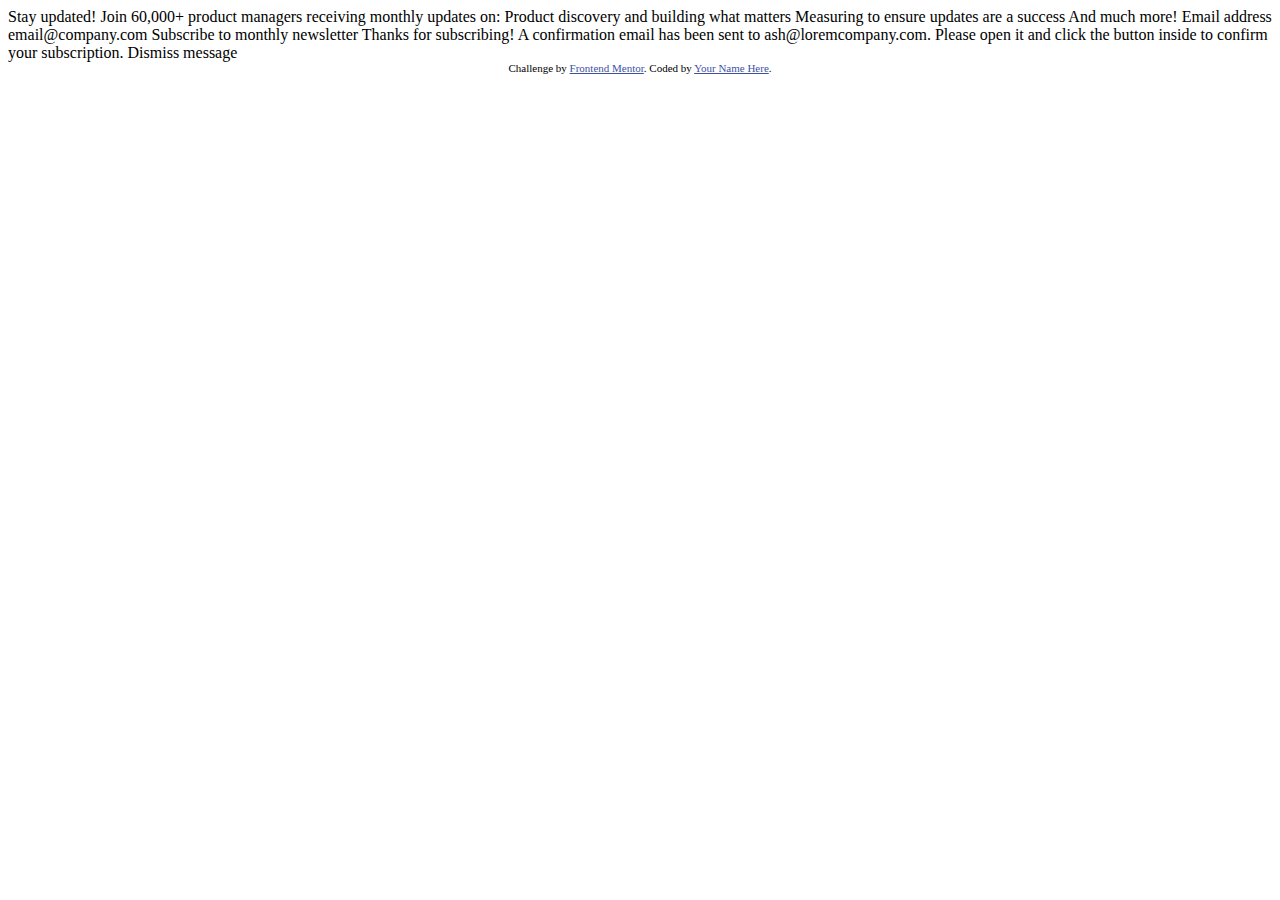
==== index.html @ b3823d55 "initial commit" ====
<!DOCTYPE html>
<html lang="en">
<head>
  <meta charset="UTF-8">
  <meta name="viewport" content="width=device-width, initial-scale=1.0"> <!-- displays site properly based on user's device -->

  <link rel="icon" type="image/png" sizes="32x32" href="./assets/images/favicon-32x32.png">
  
  <title>Frontend Mentor | Newsletter sign-up form with success message</title>

  <!-- Feel free to remove these styles or customise in your own stylesheet 👍 -->
  <style>
    .attribution { font-size: 11px; text-align: center; }
    .attribution a { color: hsl(228, 45%, 44%); }
  </style>
</head>
<body>

  <!-- Sign-up form start -->

  Stay updated!

  Join 60,000+ product managers receiving monthly updates on:

  Product discovery and building what matters
  Measuring to ensure updates are a success
  And much more!

  Email address
  email@company.com

  Subscribe to monthly newsletter

  <!-- Sign-up form end -->

  <!-- Success message start -->

  Thanks for subscribing!

  A confirmation email has been sent to ash@loremcompany.com. 
  Please open it and click the button inside to confirm your subscription.

  Dismiss message

  <!-- Success message end -->
  
  <div class="attribution">
    Challenge by <a href="https://www.frontendmentor.io?ref=challenge" target="_blank">Frontend Mentor</a>. 
    Coded by <a href="#">Your Name Here</a>.
  </div>
</body>
</html>
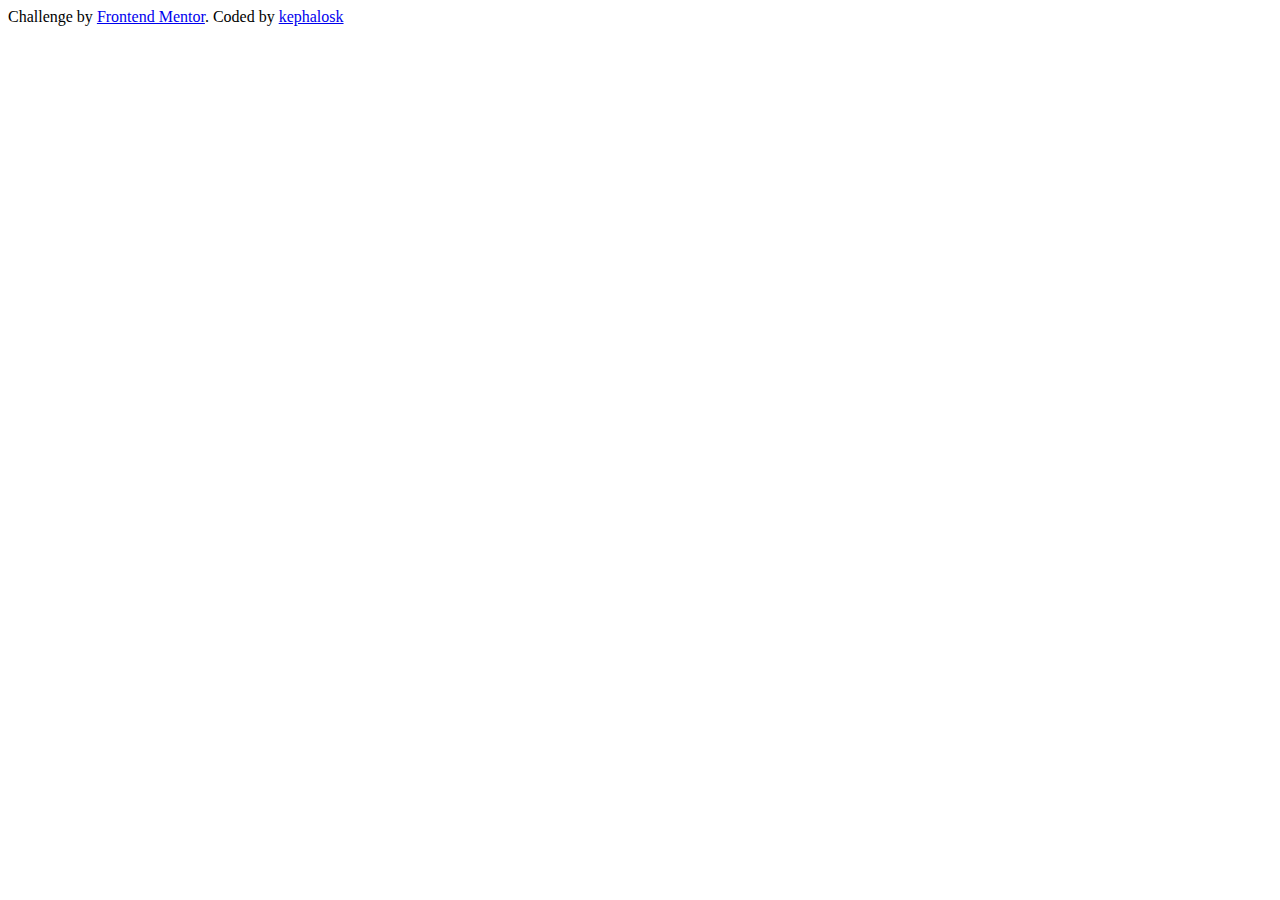
==== commit 8b45c322: "recreate index.html" ====
--- a/index.html
+++ b/index.html
@@ -1,52 +1,49 @@
 <!DOCTYPE html>
 <html lang="en">
-<head>
-  <meta charset="UTF-8">
-  <meta name="viewport" content="width=device-width, initial-scale=1.0"> <!-- displays site properly based on user's device -->
+    <head>
+        <meta charset="UTF-8">
+        <meta name="viewport" content="width=device-width, initial-scale=1.0">
+        <link rel="icon" type="image/png" sizes="32x32" href="assets/images/favicon-32x32.png">
+        <title>Newsletter Sign Up With Success Message | by kephalosk</title>
+        <link href="https://fonts.googleapis.com/css2?family=Roboto:wght@400;700&display=swap" rel="stylesheet">
+        <script src="./main.js"></script>
+        <link rel="stylesheet" href="styles/styles.css">
+    </head>
+    <body>
+        <main id="app"></main>
+        <footer id="attribution">
+            Challenge by <a href="https://www.frontendmentor.io?ref=challenge" target="_blank">Frontend Mentor</a>.
+            Coded by <a href="https://github.com/kephalosk">kephalosk</a>
+        </footer>
+    </body>
+</html>
 
-  <link rel="icon" type="image/png" sizes="32x32" href="./assets/images/favicon-32x32.png">
-  
-  <title>Frontend Mentor | Newsletter sign-up form with success message</title>
+<!--hsl(228, 45%, 44%)-->
 
-  <!-- Feel free to remove these styles or customise in your own stylesheet 👍 -->
-  <style>
-    .attribution { font-size: 11px; text-align: center; }
-    .attribution a { color: hsl(228, 45%, 44%); }
-  </style>
-</head>
-<body>
+<!--  &lt;!&ndash; Sign-up form start &ndash;&gt;-->
 
-  <!-- Sign-up form start -->
+<!--  Stay updated!-->
 
-  Stay updated!
+<!--  Join 60,000+ product managers receiving monthly updates on:-->
 
-  Join 60,000+ product managers receiving monthly updates on:
+<!--  Product discovery and building what matters-->
+<!--  Measuring to ensure updates are a success-->
+<!--  And much more!-->
 
-  Product discovery and building what matters
-  Measuring to ensure updates are a success
-  And much more!
+<!--  Email address-->
+<!--  email@company.com-->
 
-  Email address
-  email@company.com
+<!--  Subscribe to monthly newsletter-->
 
-  Subscribe to monthly newsletter
+<!--  &lt;!&ndash; Sign-up form end &ndash;&gt;-->
 
-  <!-- Sign-up form end -->
+<!--  &lt;!&ndash; Success message start &ndash;&gt;-->
 
-  <!-- Success message start -->
+<!--  Thanks for subscribing!-->
 
-  Thanks for subscribing!
+<!--  A confirmation email has been sent to ash@loremcompany.com. -->
+<!--  Please open it and click the button inside to confirm your subscription.-->
 
-  A confirmation email has been sent to ash@loremcompany.com. 
-  Please open it and click the button inside to confirm your subscription.
+<!--  Dismiss message-->
 
-  Dismiss message
-
-  <!-- Success message end -->
-  
-  <div class="attribution">
-    Challenge by <a href="https://www.frontendmentor.io?ref=challenge" target="_blank">Frontend Mentor</a>. 
-    Coded by <a href="#">Your Name Here</a>.
-  </div>
-</body>
-</html>+<!--  &lt;!&ndash; Success message end &ndash;&gt;-->
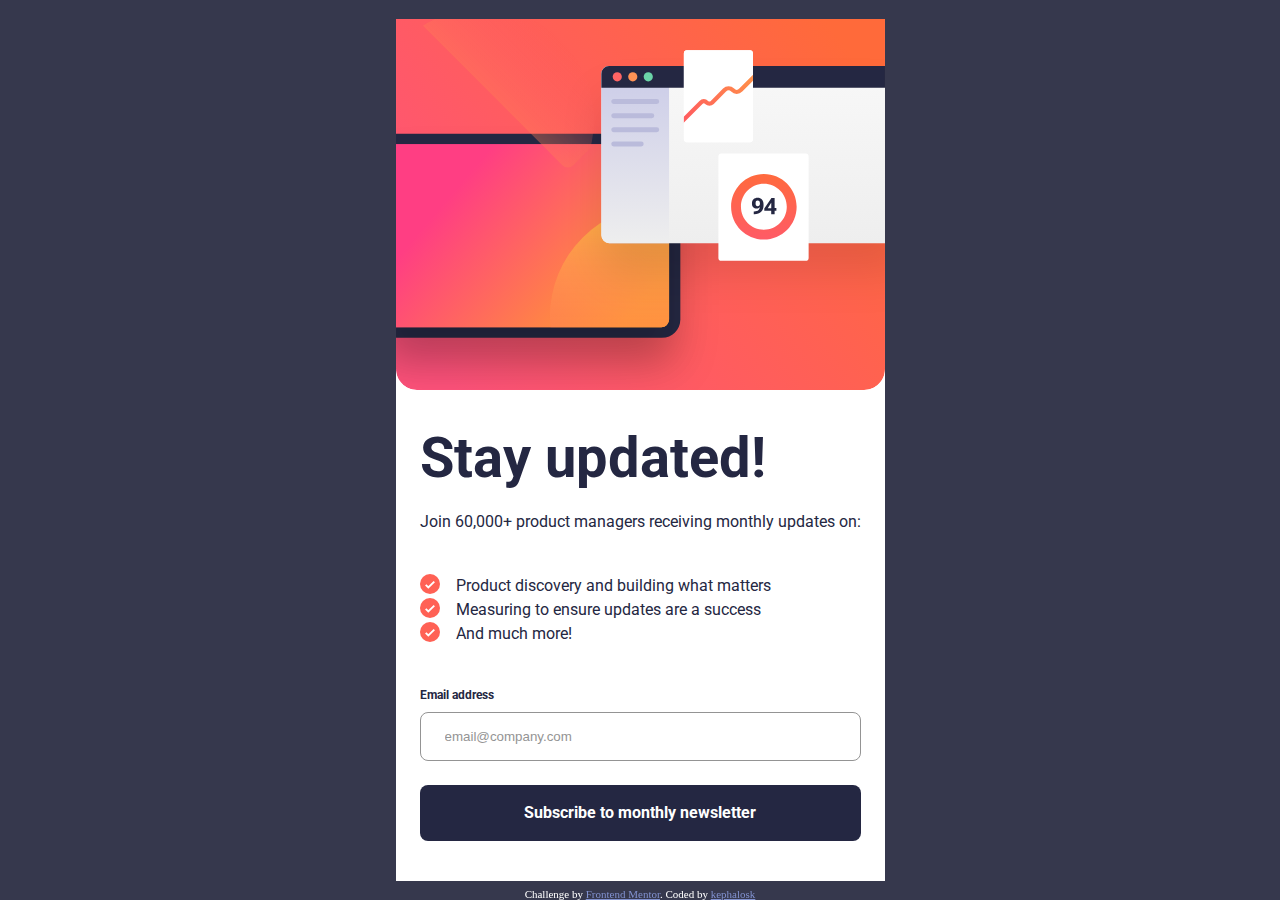
==== commit 1a077a98: "add html structure and javascript logic" ====
--- a/index.html
+++ b/index.html
@@ -10,40 +10,46 @@
         <link rel="stylesheet" href="styles/styles.css">
     </head>
     <body>
-        <main id="app"></main>
+        <main id="app">
+            <section id="card" class="active">
+                <img id="cardImage" src="./assets/images/illustration-sign-up-mobile.svg" alt="sign up image" aria-hidden="true"/>
+                <div id="cardContent">
+                    <div id="cardContentHeader">
+                        <h1 id="cardContentHeaderTitle">Stay updated!</h1>
+                        <p id="cardContentHeaderText">Join 60,000+ product managers receiving monthly updates on:</p>
+                        <ul id="cardContentHeaderList">
+                            <li class="cardContentHeaderListItem" ><img src="./assets/images/icon-list.svg" alt="list icon" aria-hidden="true"/>
+                                <span class="cardContentHeaderListItemText">Product discovery and building what matters</span>
+                            </li>
+                            <li class="cardContentHeaderListItem"><img src="./assets/images/icon-list.svg" alt="list icon" aria-hidden="true"/>
+                                <span class="cardContentHeaderListItemText">Measuring to ensure updates are a success</span>
+                            </li>
+                            <li class="cardContentHeaderListItem"><img src="./assets/images/icon-list.svg" alt="list icon" aria-hidden="true"/>
+                                <span class="cardContentHeaderListItemText">And much more!</span>
+                            </li>
+                        </ul>
+                    </div>
+                    <div id="cardContentForm">
+                        <div id="input-container"></div>
+                        <button id="cardContentFormButton" class="cardContentFormButton" aria-label="Submit Button">Subscribe to monthly newsletter</button>
+                    </div>
+                </div>
+            </section>
+            <section id="cardSuccess">
+                <div id="cardSuccessContent">
+                    <img id="cardSuccessContentImage" src="./assets/images/icon-list.svg" alt="list icon" aria-hidden="true"/>
+                    <h2 id="cardSuccessContentTitle">Thanks for subscribing!</h2>
+                    <p id="cardSuccessContentText">
+                        A confirmation email has been sent to <span id="cardSuccessContentTextEmail">ash@loremcompany.com</span>.
+                        Please open it and click the button inside to confirm your subscription.
+                    </p>
+                </div>
+                <button id="cardSuccessButton" class="cardContentFormButton" aria-label="Dismiss Button">Dismiss message</button>
+            </section>
+        </main>
         <footer id="attribution">
             Challenge by <a href="https://www.frontendmentor.io?ref=challenge" target="_blank">Frontend Mentor</a>.
             Coded by <a href="https://github.com/kephalosk">kephalosk</a>
         </footer>
     </body>
-</html>
-
-<!--hsl(228, 45%, 44%)-->
-
-<!--  &lt;!&ndash; Sign-up form start &ndash;&gt;-->
-
-<!--  Stay updated!-->
-
-<!--  Join 60,000+ product managers receiving monthly updates on:-->
-
-<!--  Product discovery and building what matters-->
-<!--  Measuring to ensure updates are a success-->
-<!--  And much more!-->
-
-<!--  Email address-->
-<!--  email@company.com-->
-
-<!--  Subscribe to monthly newsletter-->
-
-<!--  &lt;!&ndash; Sign-up form end &ndash;&gt;-->
-
-<!--  &lt;!&ndash; Success message start &ndash;&gt;-->
-
-<!--  Thanks for subscribing!-->
-
-<!--  A confirmation email has been sent to ash@loremcompany.com. -->
-<!--  Please open it and click the button inside to confirm your subscription.-->
-
-<!--  Dismiss message-->
-
-<!--  &lt;!&ndash; Success message end &ndash;&gt;-->
+</html>--- a/styles/styles.css
+++ b/styles/styles.css
@@ -0,0 +1,260 @@
+* {
+  box-sizing: border-box;
+}
+
+#app {
+  display: flex;
+  flex-direction: column;
+  align-items: center;
+  justify-content: center;
+}
+
+#attribution {
+  font-size: 11px;
+  text-align: center;
+  color: #FFFFFF;
+  position: fixed;
+  bottom: 0;
+  z-index: 2;
+}
+
+#attribution a {
+  color: hsl(228, 45%, 66%);
+}
+
+body {
+  margin: 0;
+  background-color: #36384D;
+  height: 100vh;
+  display: flex;
+  flex-direction: column;
+  justify-content: center;
+  align-items: center;
+}
+
+#card {
+  background-color: #FFFFFF;
+  height: 100%;
+  width: 100%;
+  display: none;
+  flex-direction: column;
+}
+#card.active {
+  display: flex;
+}
+
+#cardContent {
+  padding: 2.5rem 1.5rem;
+  display: flex;
+  flex-direction: column;
+  row-gap: 1.5rem;
+}
+
+#cardContentForm {
+  display: flex;
+  flex-direction: column;
+  row-gap: 1.5rem;
+}
+
+.cardContentFormButton {
+  border: 0;
+  border-radius: 8px;
+  background-color: #242742;
+  padding: 1rem;
+  color: #FFFFFF;
+  outline: none;
+  cursor: pointer;
+  transition: background-image 0.5s ease-out;
+  font-family: Roboto, sans-serif;
+  font-weight: 700;
+  font-size: 16px;
+  line-height: 150%;
+  letter-spacing: 0;
+}
+.cardContentFormButton:hover, .cardContentFormButton:focus-visible {
+  background-image: linear-gradient(to right, #FF6A3A, #FF527B);
+}
+
+#cardContentHeader {
+  display: flex;
+  flex-direction: column;
+  row-gap: 1.5rem;
+}
+
+#cardContentHeaderList {
+  padding: 0;
+  list-style: none;
+  display: block;
+}
+
+.cardContentHeaderListItem {
+  display: flex;
+  flex-direction: row;
+  align-items: start;
+  color: #242742;
+  font-family: Roboto, sans-serif;
+  font-weight: 400;
+  font-size: 16px;
+  line-height: 150%;
+  letter-spacing: 0;
+}
+
+.cardContentHeaderListItem img {
+  margin-right: 1rem;
+  width: 20px;
+  height: 20px;
+}
+
+.cardContentHeaderListItemText {
+  display: block;
+}
+
+#cardContentHeaderText {
+  color: #242742;
+  font-family: Roboto, sans-serif;
+  font-weight: 400;
+  font-size: 16px;
+  line-height: 150%;
+  letter-spacing: 0;
+}
+
+#cardContentHeaderTitle {
+  color: #242742;
+  font-family: Roboto, sans-serif;
+  font-weight: 700;
+  font-size: 40px;
+  line-height: 100%;
+  letter-spacing: 0;
+}
+@media (min-width: 37.5rem) {
+  #cardContentHeaderTitle {
+    font-size: 56px;
+  }
+}
+
+#cardImage {
+  border-radius: 0 0 1rem 1rem;
+  width: 100%;
+}
+
+#cardSuccess {
+  background-color: #FFFFFF;
+  padding: 12.125rem 1.5rem 4rem 1.5rem;
+  height: 100vh;
+  width: 100%;
+  display: none;
+  flex-direction: column;
+}
+#cardSuccess.active {
+  display: flex;
+}
+
+#cardSuccessContent {
+  height: 100%;
+  display: flex;
+  flex-direction: column;
+}
+
+#cardSuccessContentImage {
+  height: 64px;
+  width: 64px;
+}
+
+#cardSuccessContentText {
+  flex-grow: 1;
+  color: #242742;
+  font-family: Roboto, sans-serif;
+  font-weight: 400;
+  font-size: 16px;
+  line-height: 150%;
+  letter-spacing: 0;
+}
+
+#cardSuccessContentTextEmail {
+  font-family: Roboto, sans-serif;
+  font-weight: 700;
+  font-size: 16px;
+  line-height: 150%;
+  letter-spacing: 0;
+}
+
+#cardSuccessContentTitle {
+  color: #242742;
+  font-family: Roboto, sans-serif;
+  font-weight: 700;
+  font-size: 40px;
+  line-height: 100%;
+  letter-spacing: 0;
+}
+@media (min-width: 37.5rem) {
+  #cardSuccessContentTitle {
+    font-size: 56px;
+  }
+}
+
+h1, p {
+  margin: 0;
+}
+
+.input {
+  display: flex;
+  flex-direction: column;
+  row-gap: 0.5rem;
+}
+
+.inputField {
+  border: 1px solid #949494;
+  border-radius: 0.5rem;
+  padding: 1rem 1.5rem;
+  color: #242742;
+  outline: none;
+}
+.inputField:focus {
+  border: 1px solid #242742;
+}
+.inputField:focus-visible {
+  border: 1px solid #242742;
+}
+.inputField.error {
+  border: 1px solid #FF6155;
+  background-color: #FFE7E6;
+  color: #FF6155;
+}
+.inputField.error::placeholder {
+  color: #FF6155;
+}
+
+.inputField::placeholder {
+  color: #949494;
+}
+
+.inputHeader {
+  display: flex;
+  flex-direction: row;
+  align-items: center;
+}
+
+.inputHeaderEmail {
+  flex-grow: 1;
+  color: #242742;
+  font-family: Roboto, sans-serif;
+  font-weight: 700;
+  font-size: 12px;
+  line-height: 150%;
+  letter-spacing: 0;
+}
+
+.inputHeaderError {
+  display: none;
+  color: #FF6155;
+  font-family: Roboto, sans-serif;
+  font-weight: 700;
+  font-size: 12px;
+  line-height: 150%;
+  letter-spacing: 0;
+}
+.inputHeaderError.error {
+  display: block;
+}
+
+/*# sourceMappingURL=styles.css.map */
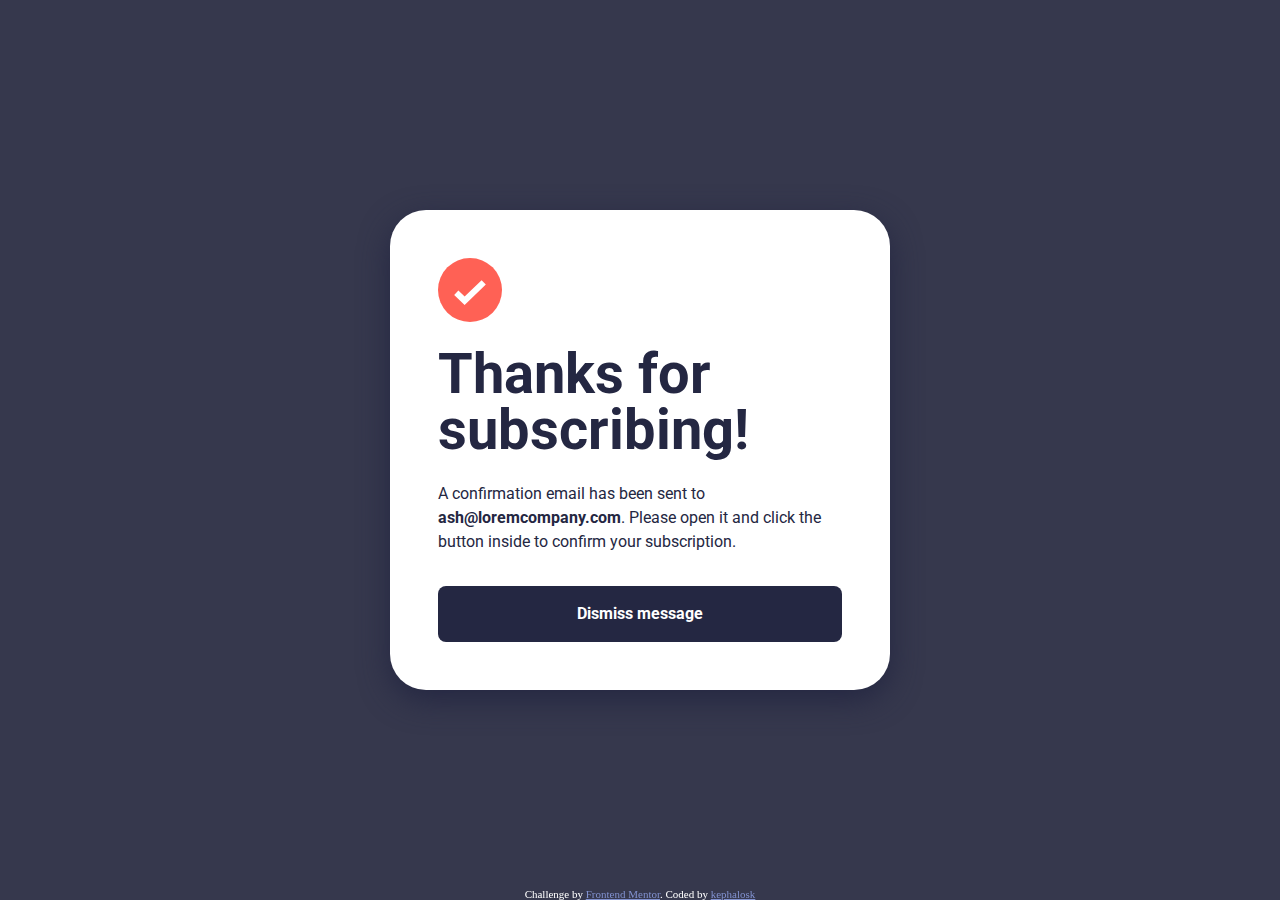
==== commit 2ec4ae71: "add responsive design" ====
--- a/index.html
+++ b/index.html
@@ -11,8 +11,11 @@
     </head>
     <body>
         <main id="app">
-            <section id="card" class="active">
-                <img id="cardImage" src="./assets/images/illustration-sign-up-mobile.svg" alt="sign up image" aria-hidden="true"/>
+            <section id="card" >
+                <picture>
+                    <source srcset="assets/images/illustration-sign-up-desktop.svg" media="(min-width: 960px)">
+                    <img id="cardImage" src="./assets/images/illustration-sign-up-mobile.svg" alt="sign up image" aria-hidden="true"/>
+                </picture>
                 <div id="cardContent">
                     <div id="cardContentHeader">
                         <h1 id="cardContentHeaderTitle">Stay updated!</h1>
@@ -35,7 +38,7 @@
                     </div>
                 </div>
             </section>
-            <section id="cardSuccess">
+            <section id="cardSuccess" class="active">
                 <div id="cardSuccessContent">
                     <img id="cardSuccessContentImage" src="./assets/images/icon-list.svg" alt="list icon" aria-hidden="true"/>
                     <h2 id="cardSuccessContentTitle">Thanks for subscribing!</h2>
--- a/styles/styles.css
+++ b/styles/styles.css
@@ -3,10 +3,17 @@
 }
 
 #app {
+  height: 100%;
+  width: 100%;
   display: flex;
   flex-direction: column;
   align-items: center;
   justify-content: center;
+}
+@media (min-width: 37.5rem) {
+  #app {
+    padding: 4.5rem;
+  }
 }
 
 #attribution {
@@ -35,10 +42,25 @@
 #card {
   background-color: #FFFFFF;
   height: 100%;
+  max-width: 600px;
   width: 100%;
   display: none;
   flex-direction: column;
 }
+@media (min-width: 37.5rem) {
+  #card {
+    box-shadow: 0 10px 30px 0 #242742;
+    border-radius: 2.25rem;
+    padding: 2rem;
+    height: fit-content;
+  }
+}
+@media (min-width: 60rem) {
+  #card {
+    max-width: 900px;
+    flex-direction: row-reverse;
+  }
+}
 #card.active {
   display: flex;
 }
@@ -48,6 +70,16 @@
   display: flex;
   flex-direction: column;
   row-gap: 1.5rem;
+}
+@media (min-width: 37.5rem) {
+  #cardContent {
+    padding: 2.5rem 0 0 0;
+  }
+}
+@media (min-width: 60rem) {
+  #cardContent {
+    padding: 3rem 3rem 0 0;
+  }
 }
 
 #cardContentForm {
@@ -84,7 +116,9 @@
 #cardContentHeaderList {
   padding: 0;
   list-style: none;
-  display: block;
+  display: flex;
+  flex-direction: column;
+  justify-content: space-between;
 }
 
 .cardContentHeaderListItem {
@@ -97,6 +131,11 @@
   font-size: 16px;
   line-height: 150%;
   letter-spacing: 0;
+}
+@media (min-width: 37.5rem) {
+  .cardContentHeaderListItem {
+    align-items: center;
+  }
 }
 
 .cardContentHeaderListItem img {
@@ -108,6 +147,11 @@
 .cardContentHeaderListItemText {
   display: block;
 }
+@media (min-width: 37.5rem) {
+  .cardContentHeaderListItemText {
+    line-height: 200%;
+  }
+}
 
 #cardContentHeaderText {
   color: #242742;
@@ -135,6 +179,11 @@
 #cardImage {
   border-radius: 0 0 1rem 1rem;
   width: 100%;
+}
+@media (min-width: 37.5rem) {
+  #cardImage {
+    border-radius: 1rem;
+  }
 }
 
 #cardSuccess {
@@ -144,6 +193,16 @@
   width: 100%;
   display: none;
   flex-direction: column;
+  row-gap: 2rem;
+}
+@media (min-width: 37.5rem) {
+  #cardSuccess {
+    box-shadow: 0 10px 30px 0 #242742;
+    border-radius: 2.25rem;
+    padding: 3rem;
+    height: fit-content;
+    max-width: 500px;
+  }
 }
 #cardSuccess.active {
   display: flex;
@@ -153,6 +212,8 @@
   height: 100%;
   display: flex;
   flex-direction: column;
+  justify-content: space-around;
+  row-gap: 1.5rem;
 }
 
 #cardSuccessContentImage {
@@ -192,7 +253,7 @@
   }
 }
 
-h1, p {
+h1, h2, p {
   margin: 0;
 }
 
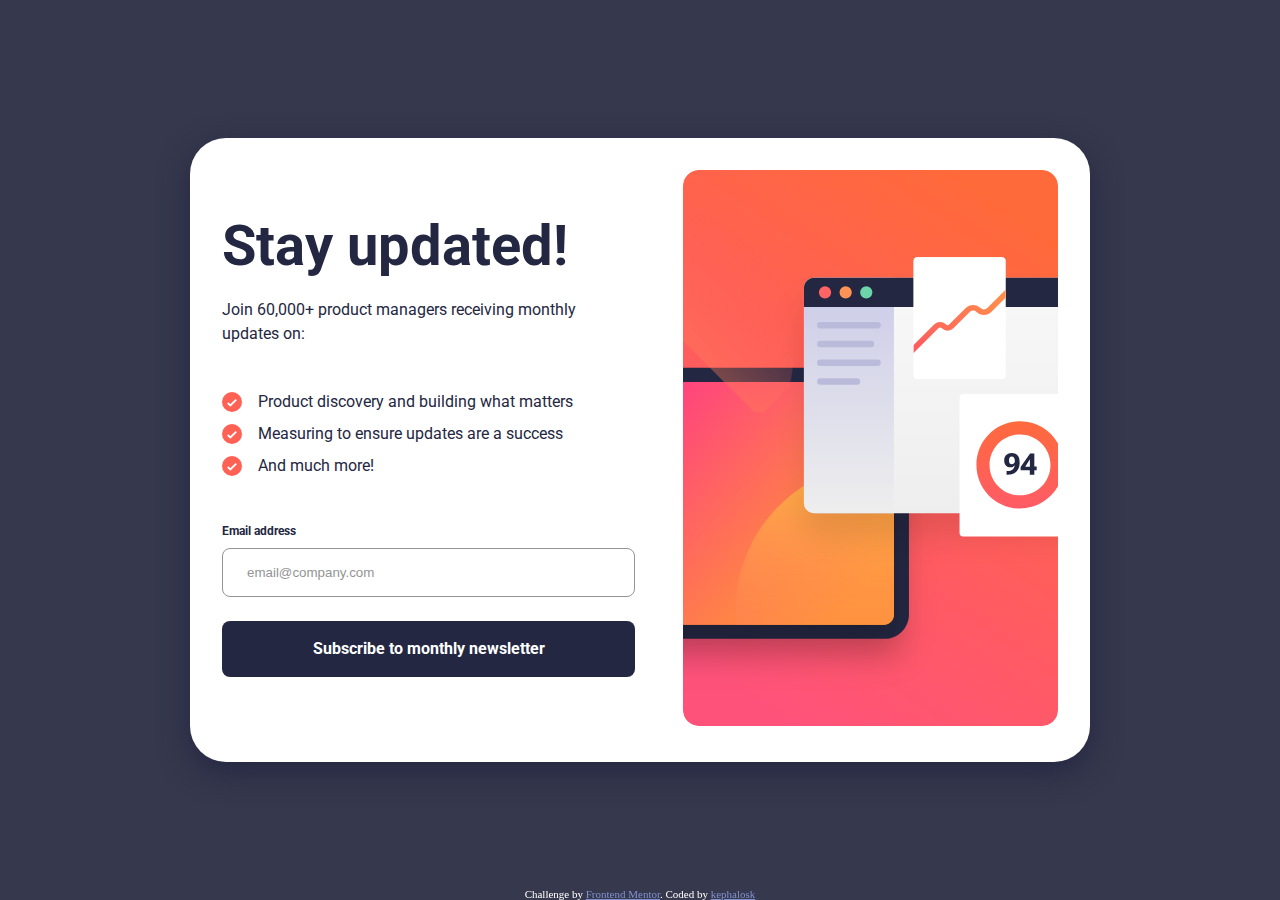
==== commit 7322780e: "refactor code" ====
--- a/index.html
+++ b/index.html
@@ -8,10 +8,11 @@
         <link href="https://fonts.googleapis.com/css2?family=Roboto:wght@400;700&display=swap" rel="stylesheet">
         <script src="./main.js"></script>
         <link rel="stylesheet" href="styles/styles.css">
+        <link rel="stylesheet" href="components/Input.css">
     </head>
     <body>
         <main id="app">
-            <section id="card" >
+            <section id="card" class="active">
                 <picture>
                     <source srcset="assets/images/illustration-sign-up-desktop.svg" media="(min-width: 960px)">
                     <img id="cardImage" src="./assets/images/illustration-sign-up-mobile.svg" alt="sign up image" aria-hidden="true"/>
@@ -38,7 +39,7 @@
                     </div>
                 </div>
             </section>
-            <section id="cardSuccess" class="active">
+            <section id="cardSuccess">
                 <div id="cardSuccessContent">
                     <img id="cardSuccessContentImage" src="./assets/images/icon-list.svg" alt="list icon" aria-hidden="true"/>
                     <h2 id="cardSuccessContentTitle">Thanks for subscribing!</h2>
--- a/components/Input.css
+++ b/components/Input.css
@@ -0,0 +1,321 @@
+* {
+  box-sizing: border-box;
+}
+
+#app {
+  height: 100%;
+  width: 100%;
+  display: flex;
+  flex-direction: column;
+  align-items: center;
+  justify-content: center;
+}
+@media (min-width: 37.5rem) {
+  #app {
+    padding: 4.5rem;
+  }
+}
+
+#attribution {
+  font-size: 11px;
+  text-align: center;
+  color: #FFFFFF;
+  position: fixed;
+  bottom: 0;
+  z-index: 2;
+}
+
+#attribution a {
+  color: hsl(228, 45%, 66%);
+}
+
+body {
+  margin: 0;
+  background-color: #36384D;
+  height: 100vh;
+  display: flex;
+  flex-direction: column;
+  justify-content: center;
+  align-items: center;
+}
+
+#card {
+  background-color: #FFFFFF;
+  height: 100%;
+  max-width: 600px;
+  width: 100%;
+  display: none;
+  flex-direction: column;
+}
+@media (min-width: 37.5rem) {
+  #card {
+    box-shadow: 0 10px 30px 0 #242742;
+    border-radius: 2.25rem;
+    padding: 2rem;
+    height: fit-content;
+  }
+}
+@media (min-width: 60rem) {
+  #card {
+    max-width: 900px;
+    flex-direction: row-reverse;
+  }
+}
+#card.active {
+  display: flex;
+}
+
+#cardContent {
+  padding: 2.5rem 1.5rem;
+  display: flex;
+  flex-direction: column;
+  row-gap: 1.5rem;
+}
+@media (min-width: 37.5rem) {
+  #cardContent {
+    padding: 2.5rem 0 0 0;
+  }
+}
+@media (min-width: 60rem) {
+  #cardContent {
+    padding: 3rem 3rem 0 0;
+  }
+}
+
+#cardContentForm {
+  display: flex;
+  flex-direction: column;
+  row-gap: 1.5rem;
+}
+
+.cardContentFormButton {
+  border: 0;
+  border-radius: 8px;
+  background-color: #242742;
+  padding: 1rem;
+  color: #FFFFFF;
+  outline: none;
+  cursor: pointer;
+  transition: background-image 0.5s ease-out;
+  font-family: Roboto, sans-serif;
+  font-weight: 700;
+  font-size: 16px;
+  line-height: 150%;
+  letter-spacing: 0;
+}
+.cardContentFormButton:hover, .cardContentFormButton:focus-visible {
+  background-image: linear-gradient(to right, #FF6A3A, #FF527B);
+}
+
+#cardContentHeader {
+  display: flex;
+  flex-direction: column;
+  row-gap: 1.5rem;
+}
+
+#cardContentHeaderList {
+  padding: 0;
+  list-style: none;
+  display: flex;
+  flex-direction: column;
+  justify-content: space-between;
+}
+
+.cardContentHeaderListItem {
+  display: flex;
+  flex-direction: row;
+  align-items: start;
+  color: #242742;
+  font-family: Roboto, sans-serif;
+  font-weight: 400;
+  font-size: 16px;
+  line-height: 150%;
+  letter-spacing: 0;
+}
+@media (min-width: 37.5rem) {
+  .cardContentHeaderListItem {
+    align-items: center;
+  }
+}
+
+.cardContentHeaderListItem img {
+  margin-right: 1rem;
+  width: 20px;
+  height: 20px;
+}
+
+.cardContentHeaderListItemText {
+  display: block;
+}
+@media (min-width: 37.5rem) {
+  .cardContentHeaderListItemText {
+    line-height: 200%;
+  }
+}
+
+#cardContentHeaderText {
+  color: #242742;
+  font-family: Roboto, sans-serif;
+  font-weight: 400;
+  font-size: 16px;
+  line-height: 150%;
+  letter-spacing: 0;
+}
+
+#cardContentHeaderTitle {
+  color: #242742;
+  font-family: Roboto, sans-serif;
+  font-weight: 700;
+  font-size: 40px;
+  line-height: 100%;
+  letter-spacing: 0;
+}
+@media (min-width: 37.5rem) {
+  #cardContentHeaderTitle {
+    font-size: 56px;
+  }
+}
+
+#cardImage {
+  border-radius: 0 0 1rem 1rem;
+  width: 100%;
+}
+@media (min-width: 37.5rem) {
+  #cardImage {
+    border-radius: 1rem;
+  }
+}
+
+#cardSuccess {
+  background-color: #FFFFFF;
+  padding: 12.125rem 1.5rem 4rem 1.5rem;
+  height: 100vh;
+  width: 100%;
+  display: none;
+  flex-direction: column;
+  row-gap: 2rem;
+}
+@media (min-width: 37.5rem) {
+  #cardSuccess {
+    box-shadow: 0 10px 30px 0 #242742;
+    border-radius: 2.25rem;
+    padding: 3rem;
+    height: fit-content;
+    max-width: 500px;
+  }
+}
+#cardSuccess.active {
+  display: flex;
+}
+
+#cardSuccessContent {
+  height: 100%;
+  display: flex;
+  flex-direction: column;
+  justify-content: space-around;
+  row-gap: 1.5rem;
+}
+
+#cardSuccessContentImage {
+  height: 64px;
+  width: 64px;
+}
+
+#cardSuccessContentText {
+  flex-grow: 1;
+  color: #242742;
+  font-family: Roboto, sans-serif;
+  font-weight: 400;
+  font-size: 16px;
+  line-height: 150%;
+  letter-spacing: 0;
+}
+
+#cardSuccessContentTextEmail {
+  font-family: Roboto, sans-serif;
+  font-weight: 700;
+  font-size: 16px;
+  line-height: 150%;
+  letter-spacing: 0;
+}
+
+#cardSuccessContentTitle {
+  color: #242742;
+  font-family: Roboto, sans-serif;
+  font-weight: 700;
+  font-size: 40px;
+  line-height: 100%;
+  letter-spacing: 0;
+}
+@media (min-width: 37.5rem) {
+  #cardSuccessContentTitle {
+    font-size: 56px;
+  }
+}
+
+h1, h2, p {
+  margin: 0;
+}
+
+.input {
+  display: flex;
+  flex-direction: column;
+  row-gap: 0.5rem;
+}
+
+.inputField {
+  border: 1px solid #949494;
+  border-radius: 0.5rem;
+  padding: 1rem 1.5rem;
+  color: #242742;
+  outline: none;
+}
+.inputField:focus {
+  border: 1px solid #242742;
+}
+.inputField:focus-visible {
+  border: 1px solid #242742;
+}
+.inputField.error {
+  border: 1px solid #FF6155;
+  background-color: #FFE7E6;
+  color: #FF6155;
+}
+.inputField.error::placeholder {
+  color: #FF6155;
+}
+
+.inputField::placeholder {
+  color: #949494;
+}
+
+.inputHeader {
+  display: flex;
+  flex-direction: row;
+  align-items: center;
+}
+
+.inputHeaderEmail {
+  flex-grow: 1;
+  color: #242742;
+  font-family: Roboto, sans-serif;
+  font-weight: 700;
+  font-size: 12px;
+  line-height: 150%;
+  letter-spacing: 0;
+}
+
+.inputHeaderError {
+  display: none;
+  color: #FF6155;
+  font-family: Roboto, sans-serif;
+  font-weight: 700;
+  font-size: 12px;
+  line-height: 150%;
+  letter-spacing: 0;
+}
+.inputHeaderError.error {
+  display: block;
+}
+
+/*# sourceMappingURL=Input.css.map */
